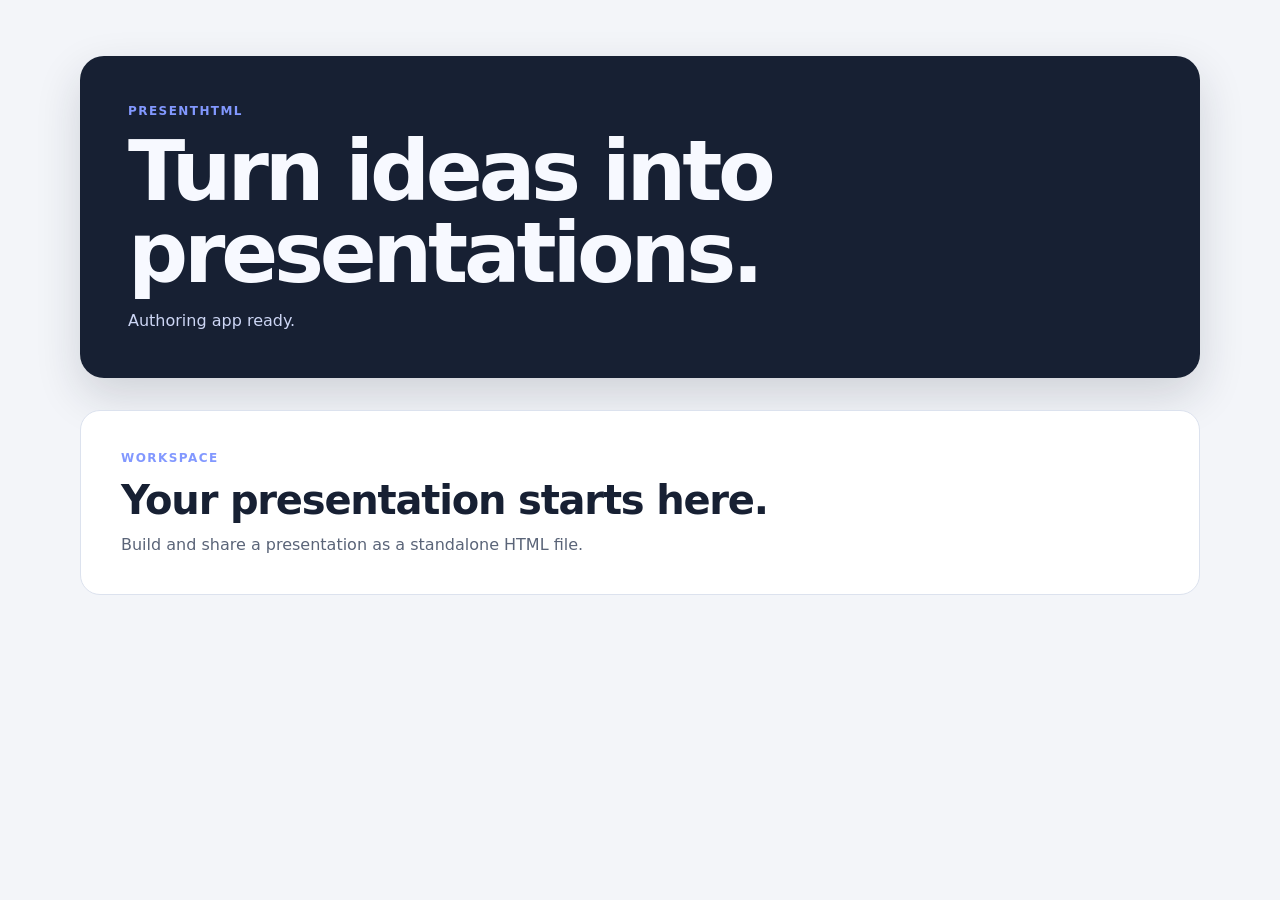
==== src/index.html @ 24876ff2 "feat: bootstrap browser-native authoring app" ====
<!doctype html>
<html lang="en">
  <head>
    <meta charset="utf-8">
    <meta name="viewport" content="width=device-width, initial-scale=1">
    <meta name="description" content="PresentHTML presentation authoring app">
    <title>PresentHTML</title>
    <link rel="stylesheet" href="styles/app.css">
  </head>
  <body>
    <div class="app-shell" data-presenthtml-app>
      <header class="app-header">
        <p class="app-kicker">PresentHTML</p>
        <h1>Turn ideas into presentations.</h1>
        <p class="app-status" data-app-status>Authoring app ready.</p>
      </header>
      <main class="app-main" aria-label="Presentation workspace">
        <section class="workspace-placeholder" aria-labelledby="workspace-title">
          <p class="app-kicker">Workspace</p>
          <h2 id="workspace-title">Your presentation starts here.</h2>
          <p>Build and share a presentation as a standalone HTML file.</p>
        </section>
      </main>
    </div>
    <script src="app.js" defer></script>
  </body>
</html>
---- src/styles/app.css ----
:root {
  color-scheme: light;
  font-family: system-ui, -apple-system, BlinkMacSystemFont, "Segoe UI", sans-serif;
  color: #172033;
  background: #f3f5f9;
}

* {
  box-sizing: border-box;
}

body {
  min-width: 320px;
  min-height: 100vh;
  margin: 0;
  background: #f3f5f9;
}

.app-shell {
  width: min(1120px, calc(100% - 48px));
  min-height: 100vh;
  margin: 0 auto;
  padding: 56px 0;
}

.app-header {
  padding: 48px;
  color: #f7f9ff;
  background: #172033;
  border-radius: 24px;
  box-shadow: 0 18px 45px rgba(23, 32, 51, 0.16);
}

.app-kicker {
  margin: 0 0 12px;
  color: #8298ff;
  font-size: 0.75rem;
  font-weight: 700;
  letter-spacing: 0.12em;
  text-transform: uppercase;
}

h1,
h2,
p {
  margin-top: 0;
}

h1 {
  max-width: 720px;
  margin-bottom: 16px;
  font-size: clamp(2.5rem, 7vw, 5.25rem);
  line-height: 0.98;
  letter-spacing: -0.05em;
}

.app-status {
  margin-bottom: 0;
  color: #cdd6f5;
}

.app-main {
  padding: 32px 0;
}

.workspace-placeholder {
  padding: 40px;
  background: #ffffff;
  border: 1px solid #dce2ee;
  border-radius: 20px;
}

.workspace-placeholder h2 {
  margin-bottom: 12px;
  font-size: clamp(1.5rem, 4vw, 2.5rem);
  letter-spacing: -0.03em;
}

.workspace-placeholder p:last-child {
  margin-bottom: 0;
  color: #5a6478;
}

@media (max-width: 640px) {
  .app-shell {
    width: min(100% - 24px, 1120px);
    padding: 12px 0;
  }

  .app-header,
  .workspace-placeholder {
    padding: 28px 24px;
    border-radius: 16px;
  }
}
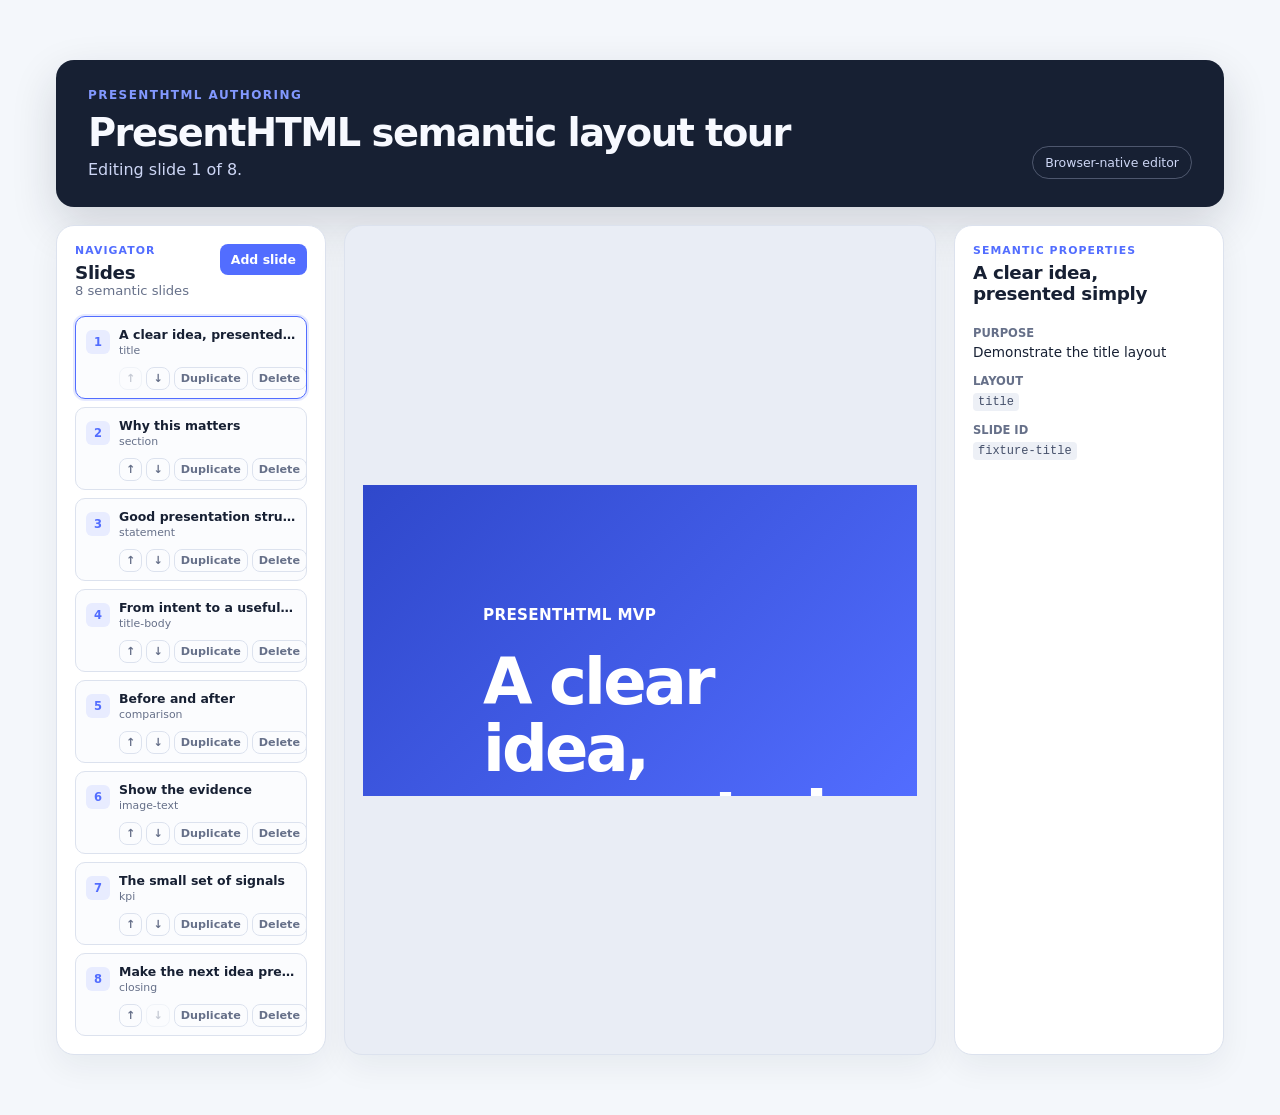
==== commit 27b01468: "feat: add authoring shell and live preview" ====
--- a/src/index.html
+++ b/src/index.html
@@ -8,20 +8,7 @@
     <link rel="stylesheet" href="styles/app.css">
   </head>
   <body>
-    <div class="app-shell" data-presenthtml-app>
-      <header class="app-header">
-        <p class="app-kicker">PresentHTML</p>
-        <h1>Turn ideas into presentations.</h1>
-        <p class="app-status" data-app-status>Authoring app ready.</p>
-      </header>
-      <main class="app-main" aria-label="Presentation workspace">
-        <section class="workspace-placeholder" aria-labelledby="workspace-title">
-          <p class="app-kicker">Workspace</p>
-          <h2 id="workspace-title">Your presentation starts here.</h2>
-          <p>Build and share a presentation as a standalone HTML file.</p>
-        </section>
-      </main>
-    </div>
-    <script src="app.js" defer></script>
+    <div class="app-shell" data-presenthtml-app></div>
+    <script type="module" src="app.js" defer></script>
   </body>
 </html>
--- a/src/styles/app.css
+++ b/src/styles/app.css
@@ -3,6 +3,11 @@
   font-family: system-ui, -apple-system, BlinkMacSystemFont, "Segoe UI", sans-serif;
   color: #172033;
   background: #f3f5f9;
+  --editor-ink: #172033;
+  --editor-muted: #667089;
+  --editor-border: #dce2ee;
+  --editor-surface: #ffffff;
+  --editor-accent: #526dff;
 }
 
 * {
@@ -17,17 +22,21 @@
 }
 
 .app-shell {
-  width: min(1120px, calc(100% - 48px));
+  width: min(1600px, calc(100% - 48px));
   min-height: 100vh;
   margin: 0 auto;
-  padding: 56px 0;
-}
-
-.app-header {
-  padding: 48px;
+  padding: 28px 0;
+}
+
+.editor-header {
+  display: flex;
+  align-items: flex-end;
+  justify-content: space-between;
+  gap: 24px;
+  padding: 28px 32px;
   color: #f7f9ff;
   background: #172033;
-  border-radius: 24px;
+  border-radius: 18px;
   box-shadow: 0 18px 45px rgba(23, 32, 51, 0.16);
 }
 
@@ -40,18 +49,15 @@
   text-transform: uppercase;
 }
 
-h1,
-h2,
-p {
+h1, h2, h3, p, dl {
   margin-top: 0;
 }
 
 h1 {
-  max-width: 720px;
-  margin-bottom: 16px;
-  font-size: clamp(2.5rem, 7vw, 5.25rem);
-  line-height: 0.98;
-  letter-spacing: -0.05em;
+  margin-bottom: 8px;
+  font-size: clamp(1.6rem, 3vw, 2.5rem);
+  line-height: 1;
+  letter-spacing: -0.04em;
 }
 
 .app-status {
@@ -59,26 +65,241 @@
   color: #cdd6f5;
 }
 
-.app-main {
-  padding: 32px 0;
-}
-
-.workspace-placeholder {
-  padding: 40px;
-  background: #ffffff;
-  border: 1px solid #dce2ee;
-  border-radius: 20px;
-}
-
-.workspace-placeholder h2 {
-  margin-bottom: 12px;
-  font-size: clamp(1.5rem, 4vw, 2.5rem);
-  letter-spacing: -0.03em;
-}
-
-.workspace-placeholder p:last-child {
+.editor-header-actions {
+  display: flex;
+  align-items: center;
+}
+
+.editor-mode-label {
+  padding: 8px 12px;
+  color: #cdd6f5;
+  border: 1px solid rgba(205, 214, 245, 0.3);
+  border-radius: 999px;
+  font-size: 0.78rem;
+}
+
+.editor-workspace {
+  display: grid;
+  grid-template-columns: minmax(220px, 270px) minmax(0, 1fr) minmax(220px, 270px);
+  gap: 18px;
+  align-items: stretch;
+  padding: 18px 0 0;
+}
+
+.editor-sidebar,
+.editor-canvas {
+  min-width: 0;
+  border: 1px solid var(--editor-border);
+  border-radius: 18px;
+  background: var(--editor-surface);
+  box-shadow: 0 12px 32px rgba(23, 32, 51, 0.06);
+}
+
+.editor-sidebar {
+  padding: 18px;
+}
+
+.editor-canvas {
+  display: grid;
+  min-height: min(70vh, 780px);
+  padding: 18px;
+  background: #e9edf5;
+}
+
+.editor-preview {
+  display: grid;
+  min-width: 0;
+  min-height: 0;
+}
+
+.editor-preview-presentation {
+  display: grid;
+  place-items: center;
+  min-width: 0;
+  min-height: 0;
+}
+
+.editor-preview-presentation .ph-presentation {
+  display: grid;
+  width: 100%;
+  min-width: 0;
+}
+
+.editor-preview-presentation .ph-slide {
+  width: 100%;
+  max-height: calc(70vh - 72px);
+  margin: auto;
+}
+
+.editor-preview-empty {
+  align-self: center;
+  justify-self: center;
+  color: var(--editor-muted);
+}
+
+.editor-panel-heading {
+  display: flex;
+  align-items: flex-start;
+  justify-content: space-between;
+  gap: 12px;
+}
+
+.editor-panel-heading h2,
+.editor-sidebar h2 {
   margin-bottom: 0;
-  color: #5a6478;
+  font-size: 1.15rem;
+  letter-spacing: -0.02em;
+}
+
+.editor-kicker {
+  margin-bottom: 5px;
+  color: var(--editor-accent);
+  font-size: 0.68rem;
+  font-weight: 800;
+  letter-spacing: 0.1em;
+  text-transform: uppercase;
+}
+
+.editor-muted {
+  color: var(--editor-muted);
+  font-size: 0.82rem;
+}
+
+.editor-button {
+  padding: 8px 11px;
+  color: #fff;
+  border: 0;
+  border-radius: 8px;
+  background: var(--editor-accent);
+  cursor: pointer;
+  font: inherit;
+  font-size: 0.78rem;
+  font-weight: 700;
+}
+
+.editor-button:hover {
+  background: #2f48cb;
+}
+
+.editor-button:disabled {
+  opacity: 0.35;
+  cursor: not-allowed;
+}
+
+.editor-button--small {
+  padding: 4px 6px;
+  color: var(--editor-muted);
+  border: 1px solid var(--editor-border);
+  background: transparent;
+  font-size: 0.7rem;
+  font-weight: 600;
+}
+
+.editor-slide-list {
+  display: grid;
+  gap: 8px;
+  padding: 0;
+  margin: 18px 0 0;
+  list-style: none;
+}
+
+.editor-slide-item {
+  overflow: hidden;
+  border: 1px solid var(--editor-border);
+  border-radius: 10px;
+  background: #fbfcfe;
+}
+
+.editor-slide-item.is-active {
+  border-color: var(--editor-accent);
+  box-shadow: 0 0 0 2px rgba(82, 109, 255, 0.15);
+}
+
+.editor-slide-select {
+  display: flex;
+  align-items: center;
+  gap: 9px;
+  width: 100%;
+  padding: 10px;
+  color: var(--editor-ink);
+  border: 0;
+  background: transparent;
+  text-align: left;
+  cursor: pointer;
+  font: inherit;
+}
+
+.editor-slide-number {
+  display: grid;
+  place-items: center;
+  flex: 0 0 24px;
+  width: 24px;
+  height: 24px;
+  color: var(--editor-accent);
+  border-radius: 6px;
+  background: #e8ecff;
+  font-size: 0.72rem;
+  font-weight: 800;
+}
+
+.editor-slide-label {
+  display: grid;
+  min-width: 0;
+  gap: 2px;
+}
+
+.editor-slide-label strong,
+.editor-slide-label small {
+  overflow: hidden;
+  text-overflow: ellipsis;
+  white-space: nowrap;
+}
+
+.editor-slide-label strong {
+  font-size: 0.78rem;
+}
+
+.editor-slide-label small {
+  color: var(--editor-muted);
+  font-size: 0.68rem;
+}
+
+.editor-slide-actions {
+  display: flex;
+  gap: 4px;
+  padding: 0 8px 8px 43px;
+}
+
+.editor-property-list {
+  display: grid;
+  gap: 14px;
+  margin: 22px 0 0;
+}
+
+.editor-property-list div {
+  display: grid;
+  gap: 4px;
+}
+
+.editor-property-list dt {
+  color: var(--editor-muted);
+  font-size: 0.72rem;
+  font-weight: 700;
+  text-transform: uppercase;
+}
+
+.editor-property-list dd {
+  margin: 0;
+  overflow-wrap: anywhere;
+  font-size: 0.85rem;
+}
+
+.editor-property-list code {
+  padding: 2px 5px;
+  color: #45506a;
+  border-radius: 4px;
+  background: #edf0f6;
+  font-size: 0.75rem;
 }
 
 @media (max-width: 640px) {
@@ -87,9 +308,19 @@
     padding: 12px 0;
   }
 
-  .app-header,
-  .workspace-placeholder {
-    padding: 28px 24px;
+  .editor-header {
+    align-items: flex-start;
+    flex-direction: column;
+    padding: 24px;
     border-radius: 16px;
   }
-}
+
+  .editor-workspace {
+    grid-template-columns: 1fr;
+  }
+
+  .editor-canvas {
+    order: -1;
+    min-height: 52vh;
+  }
+}
